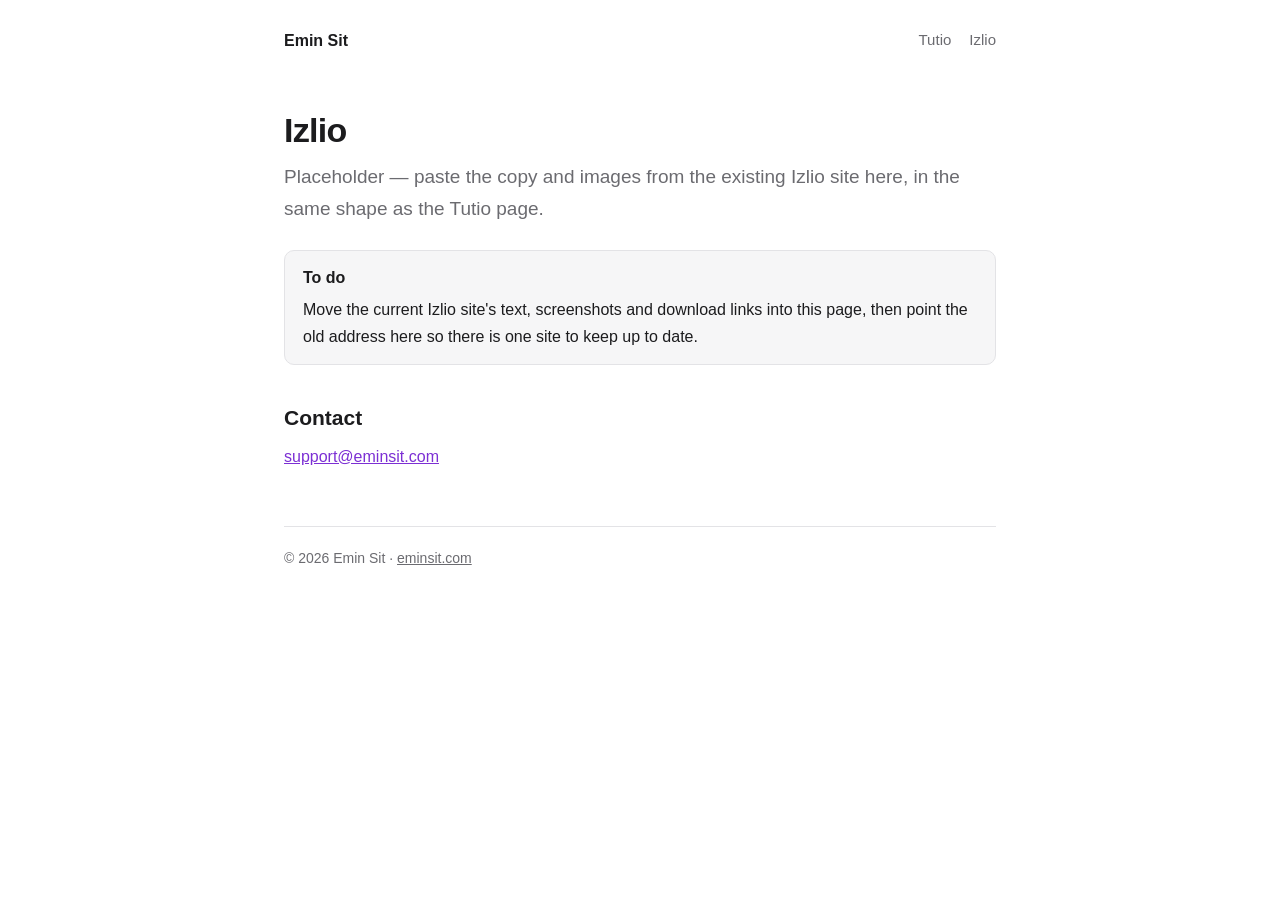
==== izlio/index.html @ 4ec034e9 "Site: eminsit.com with Tutio pages" ====
<!DOCTYPE html>
<html lang="en">
<head>
<meta charset="utf-8">
<meta name="viewport" content="width=device-width, initial-scale=1">
<title>Izlio</title>
<meta name="description" content="Izlio — screen capture, kept simple.">
<link rel="stylesheet" href="/style.css">
</head>
<body>
<div class="wrap">

<header class="site">
  <a class="brand" href="/">Emin Sit</a>
  <nav><a href="/tutio/">Tutio</a><a href="/izlio/">Izlio</a></nav>
</header>

<h1>Izlio</h1>
<p class="lead">Placeholder — paste the copy and images from the existing Izlio site here, in the same shape as the Tutio page.</p>

<div class="note">
  <strong>To do</strong>
  <p style="margin:6px 0 0">Move the current Izlio site's text, screenshots and download links into this page, then point the old address here so there is one site to keep up to date.</p>
</div>

<h2>Contact</h2>
<p><a href="mailto:support@eminsit.com">support@eminsit.com</a></p>

<footer class="site">
  © 2026 Emin Sit · <a href="/">eminsit.com</a>
</footer>

</div>
</body>
</html>
---- style.css ----
:root {
  --bg: #ffffff;
  --surface: #f6f6f7;
  --border: #e3e3e6;
  --text: #1c1c1e;
  --muted: #6b6b70;
  --accent: #7c2fd4;
  --radius: 10px;
  --maxw: 760px;
}

@media (prefers-color-scheme: dark) {
  :root {
    --bg: #161618;
    --surface: #1e1e21;
    --border: #2c2c30;
    --text: #f2f2f5;
    --muted: #a0a0a8;
    --accent: #a978f0;
  }
}

* { box-sizing: border-box; }

html { -webkit-text-size-adjust: 100%; }

body {
  margin: 0;
  background: var(--bg);
  color: var(--text);
  font: 16px/1.65 -apple-system, BlinkMacSystemFont, "Segoe UI", Roboto, Helvetica, Arial, sans-serif;
}

.wrap {
  max-width: var(--maxw);
  margin: 0 auto;
  padding: 0 24px;
}

header.site {
  padding: 28px 0;
}

header.site a.brand {
  font-weight: 600;
  color: var(--text);
  text-decoration: none;
}

header.site nav {
  float: right;
  font-size: 15px;
}

header.site nav a {
  color: var(--muted);
  text-decoration: none;
  margin-left: 18px;
}

header.site nav a:hover { color: var(--text); }

h1 {
  font-size: 34px;
  line-height: 1.2;
  letter-spacing: -0.02em;
  margin: 28px 0 10px;
}

h2 {
  font-size: 21px;
  margin: 36px 0 8px;
}

h3 {
  font-size: 17px;
  margin: 26px 0 4px;
}

p { margin: 0 0 14px; }

.lead {
  font-size: 19px;
  color: var(--muted);
  margin-bottom: 26px;
}

a { color: var(--accent); }

ul { padding-left: 20px; }

li { margin-bottom: 6px; }

.cards {
  display: grid;
  gap: 14px;
  grid-template-columns: repeat(auto-fit, minmax(240px, 1fr));
  margin: 28px 0;
}

.card {
  display: block;
  padding: 18px 20px;
  background: var(--surface);
  border: 1px solid var(--border);
  border-radius: var(--radius);
  text-decoration: none;
  color: var(--text);
}

.card:hover { border-color: var(--accent); }

.card strong { display: block; font-size: 17px; margin-bottom: 4px; }

.card span { color: var(--muted); font-size: 15px; }

figure { margin: 22px 0; }

figure img {
  width: 100%;
  height: auto;
  display: block;
  border: 1px solid var(--border);
  border-radius: var(--radius);
}

figcaption {
  color: var(--muted);
  font-size: 14px;
  margin-top: 8px;
}

.features {
  display: grid;
  gap: 4px 28px;
  grid-template-columns: repeat(auto-fit, minmax(280px, 1fr));
  margin: 20px 0 8px;
}

kbd {
  font: inherit;
  font-size: 13px;
  border: 1px solid var(--border);
  background: var(--surface);
  border-radius: 5px;
  padding: 1px 6px;
}

.note {
  background: var(--surface);
  border: 1px solid var(--border);
  border-radius: var(--radius);
  padding: 14px 18px;
  margin: 22px 0;
}

footer.site {
  margin: 56px 0 40px;
  padding-top: 20px;
  border-top: 1px solid var(--border);
  color: var(--muted);
  font-size: 14px;
}

footer.site a { color: var(--muted); }
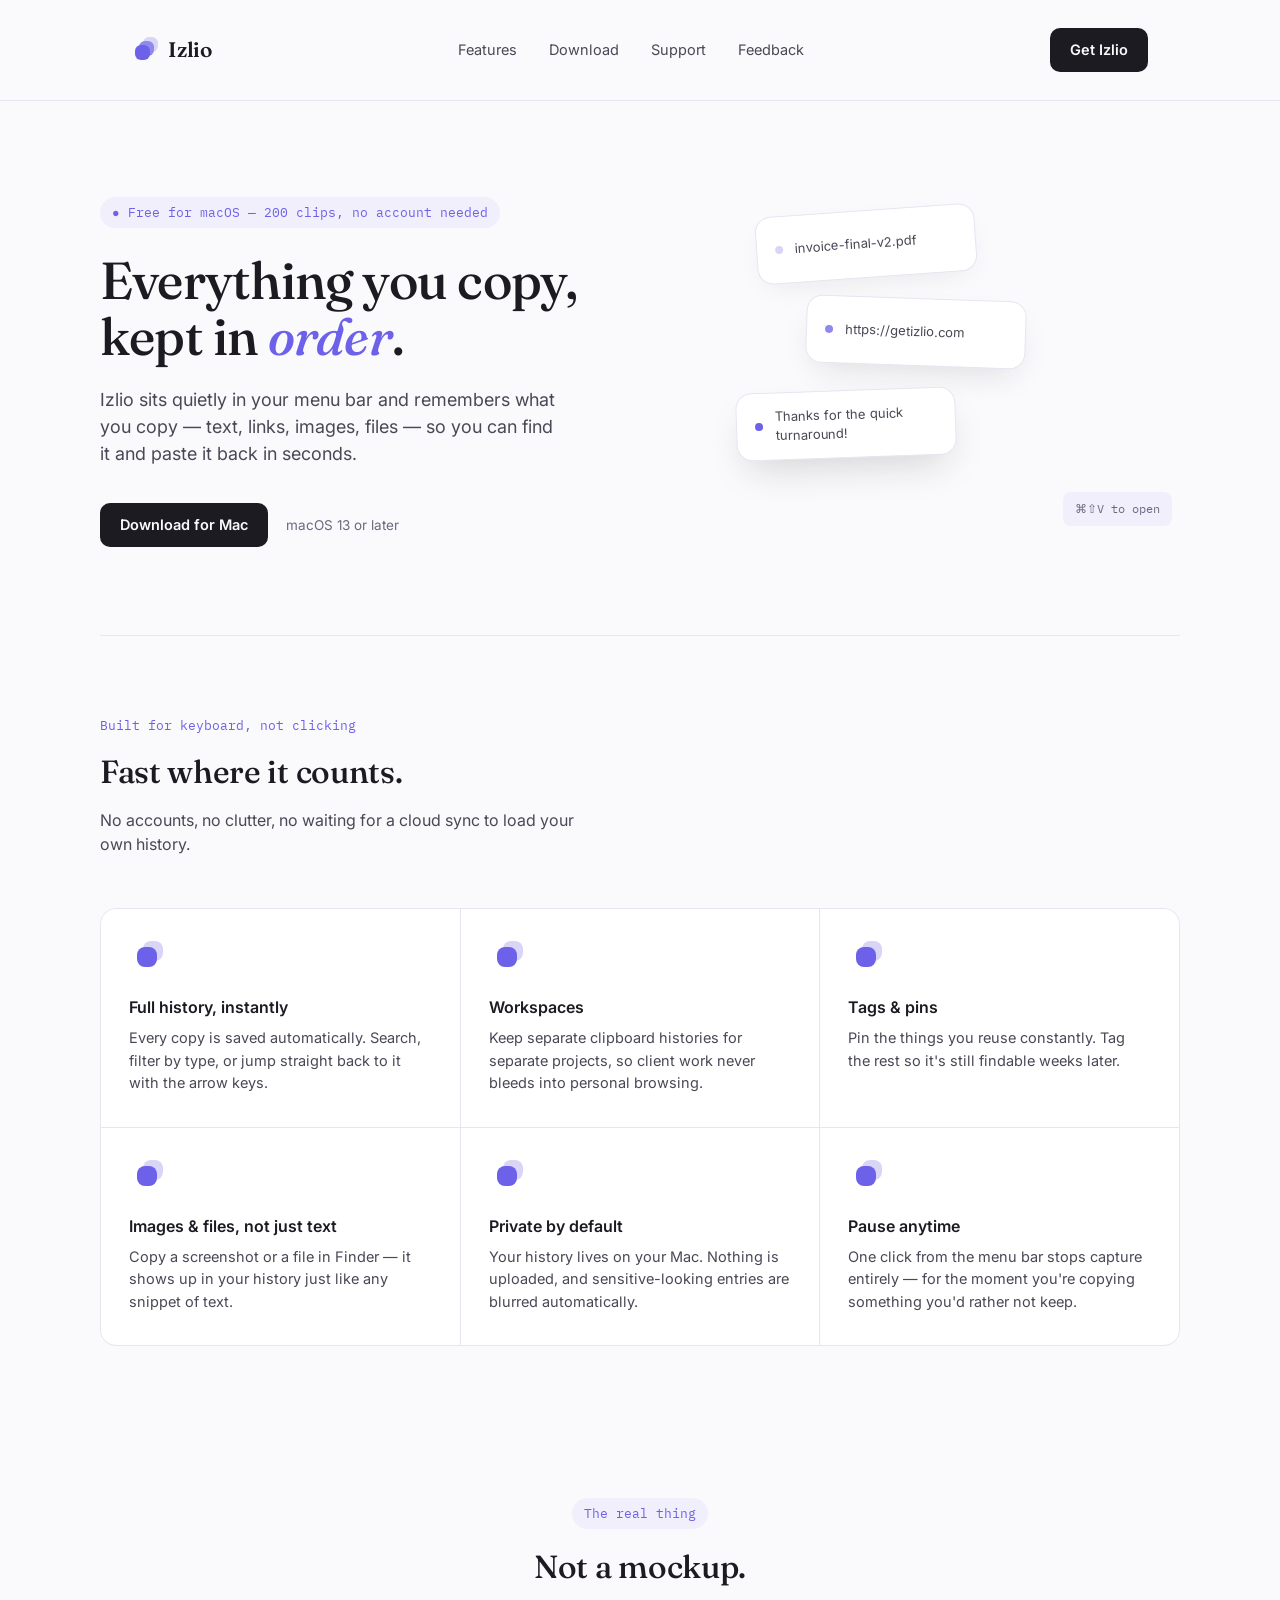
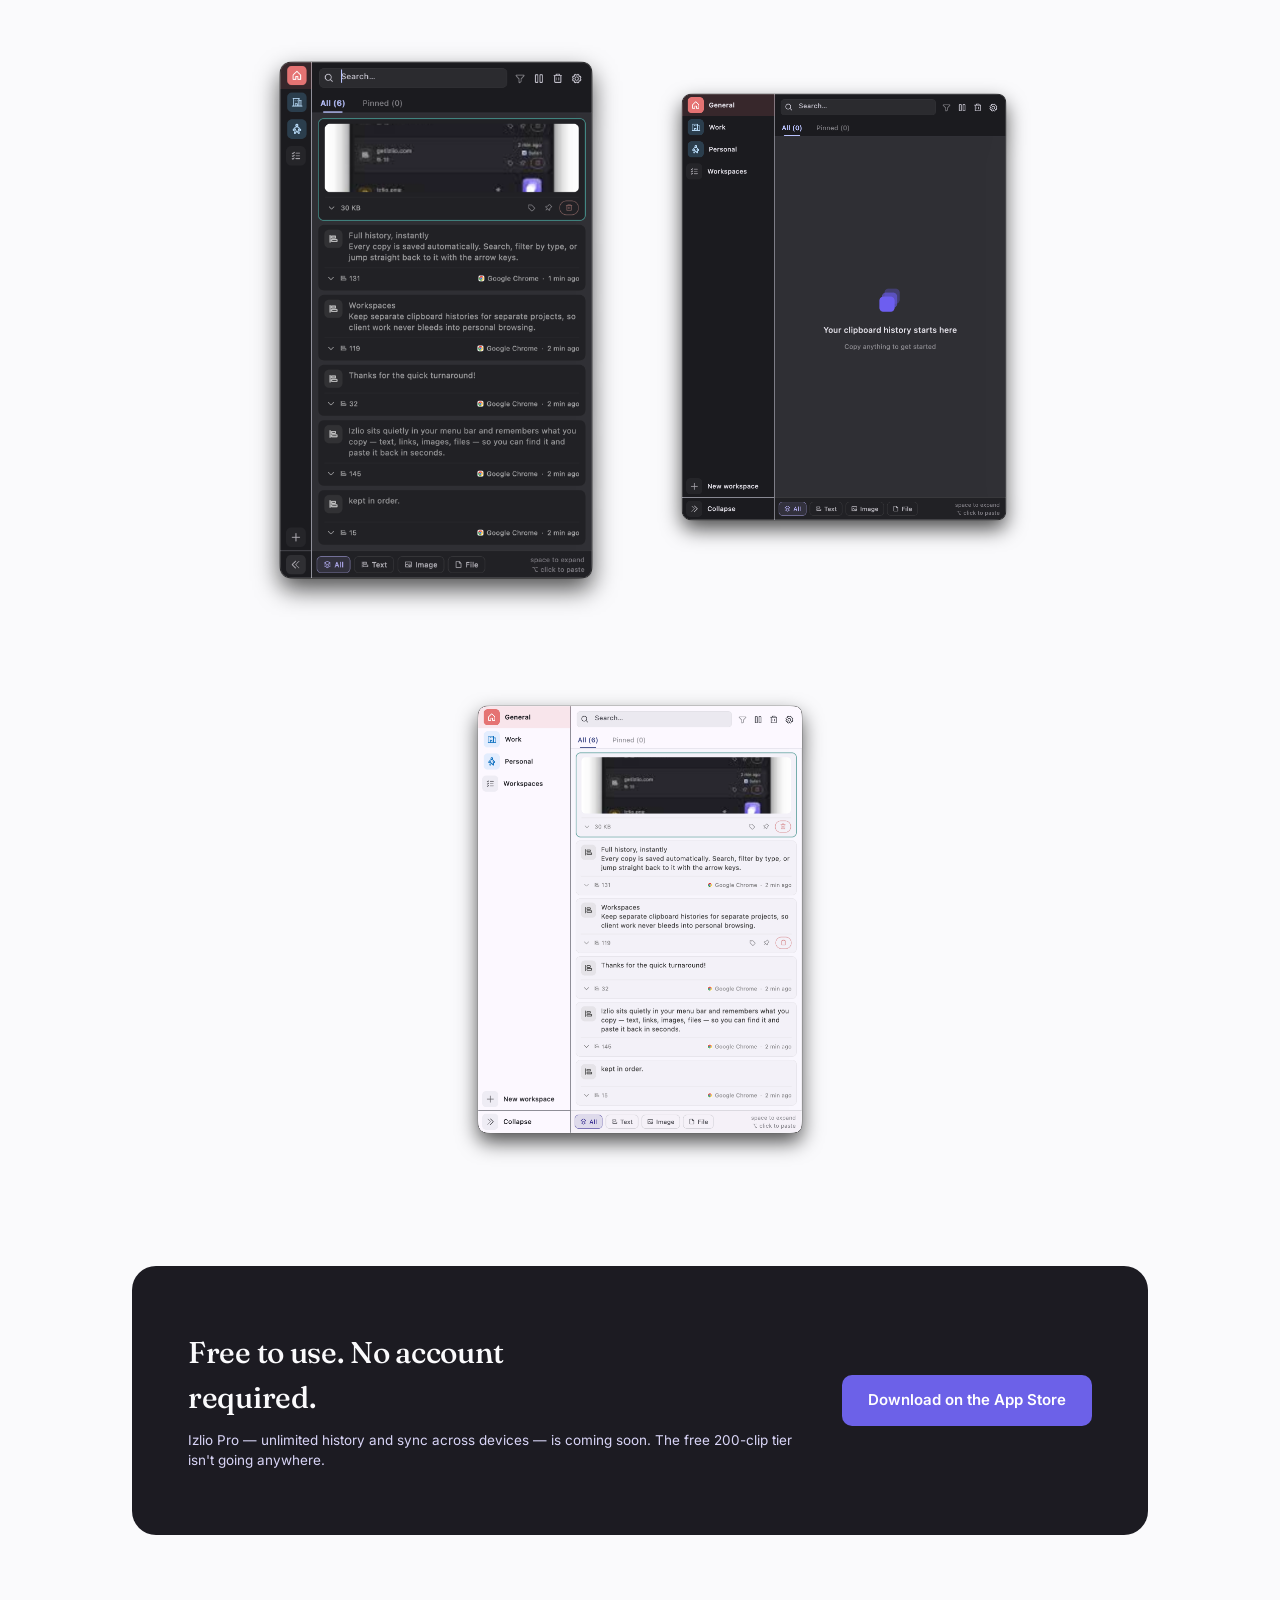
==== commit dc9b72c4: "izlio website and privacy policy added" ====
--- a/izlio/index.html
+++ b/izlio/index.html
@@ -1,35 +1,463 @@
 <!DOCTYPE html>
 <html lang="en">
 <head>
-<meta charset="utf-8">
-<meta name="viewport" content="width=device-width, initial-scale=1">
-<title>Izlio</title>
-<meta name="description" content="Izlio — screen capture, kept simple.">
-<link rel="stylesheet" href="/style.css">
+<meta charset="UTF-8">
+<meta name="viewport" content="width=device-width, initial-scale=1.0">
+<title>Izlio — Clipboard history for Mac</title>
+<meta name="description" content="Izlio remembers everything you copy, so you don't have to. A fast, keyboard-first clipboard manager for Mac.">
+<link rel="preconnect" href="https://fonts.googleapis.com">
+<link rel="preconnect" href="https://fonts.gstatic.com" crossorigin>
+<link href="https://fonts.googleapis.com/css2?family=Fraunces:opsz,wght@9..144,400;9..144,500;9..144,600&family=Inter:wght@400;500;600;700&family=IBM+Plex+Mono:wght@500&display=swap" rel="stylesheet">
+<style>
+  :root {
+    --bg: #FAFAFC;
+    --surface: #FFFFFF;
+    --ink: #1C1B22;
+    --ink-soft: #4A4856;
+    --muted: #6B6980;
+    --border: #E7E5F1;
+    --violet-1: #6C61E8;
+    --violet-2: #9089EC;
+    --violet-3: #D9D5F7;
+    --violet-wash: #F1EFFC;
+  }
+
+  * { box-sizing: border-box; margin: 0; padding: 0; }
+
+  html { scroll-behavior: smooth; }
+
+  body {
+    background: var(--bg);
+    color: var(--ink);
+    font-family: 'Inter', -apple-system, sans-serif;
+    line-height: 1.5;
+    -webkit-font-smoothing: antialiased;
+  }
+
+  a { color: inherit; }
+
+  .wrap {
+    max-width: 1080px;
+    margin: 0 auto;
+    padding: 0 32px;
+  }
+
+  /* ---- Nav ---- */
+  header {
+    padding: 28px 0;
+    border-bottom: 1px solid var(--border);
+  }
+  .nav {
+    display: flex;
+    align-items: center;
+    justify-content: space-between;
+  }
+  .brand {
+    display: flex;
+    align-items: center;
+    gap: 10px;
+    font-family: 'Fraunces', serif;
+    font-size: 21px;
+    font-weight: 600;
+    letter-spacing: -0.01em;
+  }
+  .brand-mark {
+    width: 26px;
+    height: 26px;
+    position: relative;
+    flex-shrink: 0;
+  }
+  .brand-mark span {
+    position: absolute;
+    border-radius: 6px;
+  }
+  .brand-mark .c1 { width: 15px; height: 15px; background: var(--violet-3); top: 0; right: 0; }
+  .brand-mark .c2 { width: 15px; height: 15px; background: var(--violet-2); top: 4px; right: 4px; }
+  .brand-mark .c3 { width: 15px; height: 15px; background: var(--violet-1); top: 8px; right: 8px; }
+
+  .nav-links {
+    display: flex;
+    gap: 32px;
+    font-size: 14.5px;
+    color: var(--ink-soft);
+  }
+  .nav-links a { text-decoration: none; }
+  .nav-links a:hover { color: var(--ink); }
+
+  .btn {
+    display: inline-flex;
+    align-items: center;
+    gap: 8px;
+    padding: 11px 20px;
+    border-radius: 10px;
+    font-size: 14.5px;
+    font-weight: 600;
+    text-decoration: none;
+    border: none;
+    cursor: pointer;
+  }
+  .btn-primary {
+    background: var(--ink);
+    color: var(--bg);
+  }
+  .btn-primary:hover { background: var(--violet-1); }
+
+  /* ---- Hero ---- */
+  .hero {
+    padding: 96px 0 88px;
+    display: grid;
+    grid-template-columns: 1.1fr 0.9fr;
+    gap: 48px;
+    align-items: center;
+  }
+  .eyebrow {
+    display: inline-flex;
+    align-items: center;
+    gap: 8px;
+    font-family: 'IBM Plex Mono', monospace;
+    font-size: 12.5px;
+    color: var(--violet-1);
+    background: var(--violet-wash);
+    padding: 6px 12px;
+    border-radius: 100px;
+    margin-bottom: 24px;
+  }
+  h1 {
+    font-family: 'Fraunces', serif;
+    font-weight: 500;
+    font-size: 52px;
+    line-height: 1.08;
+    letter-spacing: -0.015em;
+    margin-bottom: 22px;
+  }
+  h1 em {
+    font-style: italic;
+    color: var(--violet-1);
+  }
+  .lede {
+    font-size: 18px;
+    color: var(--ink-soft);
+    max-width: 460px;
+    margin-bottom: 36px;
+  }
+  .hero-ctas {
+    display: flex;
+    align-items: center;
+    gap: 18px;
+  }
+  .hint {
+    font-size: 13.5px;
+    color: var(--muted);
+  }
+
+  /* ---- Hero illustration: the stack, doing its thing ---- */
+  .stage {
+    position: relative;
+    height: 340px;
+  }
+  .stage-card {
+    position: absolute;
+    width: 220px;
+    height: 68px;
+    border-radius: 16px;
+    background: var(--surface);
+    border: 1px solid var(--border);
+    box-shadow: 0 10px 30px -12px rgba(28,27,34,0.10);
+    display: flex;
+    align-items: center;
+    padding: 0 18px;
+    gap: 12px;
+    font-size: 13px;
+    color: var(--ink-soft);
+  }
+  .stage-card .dot {
+    width: 8px; height: 8px; border-radius: 50%; flex-shrink: 0;
+  }
+  .stage-card.k1 { top: 8px; left: 40px; transform: rotate(-4deg); }
+  .stage-card.k1 .dot { background: var(--violet-3); }
+  .stage-card.k2 { top: 96px; left: 90px; transform: rotate(2deg); z-index: 2; box-shadow: 0 14px 34px -12px rgba(28,27,34,0.14); }
+  .stage-card.k2 .dot { background: var(--violet-2); }
+  .stage-card.k3 { top: 188px; left: 20px; transform: rotate(-2deg); z-index: 3; box-shadow: 0 18px 38px -12px rgba(28,27,34,0.18); }
+  .stage-card.k3 .dot { background: var(--violet-1); }
+  .stage-key {
+    position: absolute;
+    bottom: 16px;
+    right: 8px;
+    font-family: 'IBM Plex Mono', monospace;
+    font-size: 12px;
+    color: var(--muted);
+    background: var(--violet-wash);
+    padding: 8px 12px;
+    border-radius: 8px;
+  }
+
+  /* ---- Feature strip ---- */
+  .features {
+    padding: 76px 0;
+    border-top: 1px solid var(--border);
+  }
+  .features-head {
+    max-width: 480px;
+    margin-bottom: 52px;
+  }
+  .features-head .eyebrow { background: transparent; padding: 0; margin-bottom: 14px; }
+  .features-head h2 {
+    font-family: 'Fraunces', serif;
+    font-size: 32px;
+    font-weight: 500;
+    letter-spacing: -0.01em;
+    margin-bottom: 12px;
+  }
+  .features-head p { color: var(--ink-soft); font-size: 16px; }
+
+  .feature-grid {
+    display: grid;
+    grid-template-columns: repeat(3, 1fr);
+    gap: 1px;
+    background: var(--border);
+    border: 1px solid var(--border);
+    border-radius: 16px;
+    overflow: hidden;
+  }
+  .feature {
+    background: var(--surface);
+    padding: 32px 28px;
+  }
+  .feature-mark {
+    width: 34px;
+    height: 34px;
+    position: relative;
+    margin-bottom: 20px;
+  }
+  .feature-mark span {
+    position: absolute;
+    border-radius: 8px;
+    width: 20px;
+    height: 20px;
+  }
+  .feature-mark .a { background: var(--violet-3); top: 0; right: 0; }
+  .feature-mark .b { background: var(--violet-1); top: 6px; right: 6px; }
+  .feature h3 {
+    font-size: 16px;
+    font-weight: 600;
+    margin-bottom: 8px;
+  }
+  .feature p {
+    font-size: 14.5px;
+    color: var(--ink-soft);
+    line-height: 1.55;
+  }
+
+  /* ---- Screenshots ---- */
+  .shots { padding: 76px 0 20px; }
+  .shots-head { text-align: center; margin-bottom: 48px; }
+  .shots-head .eyebrow {
+    background: var(--violet-wash);
+    display: inline-flex;
+    margin: 0 auto 14px;
+  }
+  .shots-head h2 {
+    font-family: 'Fraunces', serif;
+    font-size: 32px;
+    font-weight: 500;
+    letter-spacing: -0.01em;
+  }
+  .shots-row {
+    display: flex;
+    justify-content: center;
+    align-items: flex-start;
+    gap: 28px;
+    flex-wrap: wrap;
+  }
+  .shot {
+    width: 380px;
+    max-width: 100%;
+    border-radius: 20px;
+    display: block;
+  }
+  .shot-offset { margin-top: 36px; }
+
+  @media (max-width: 860px) {
+    .shots-row { flex-direction: column; align-items: center; }
+    .shot-offset { margin-top: 0; }
+  }
+
+  /* ---- CTA band ---- */
+  .cta-band {
+    margin: 76px 0;
+    background: var(--ink);
+    border-radius: 24px;
+    padding: 64px 56px;
+    display: flex;
+    align-items: center;
+    justify-content: space-between;
+    gap: 32px;
+  }
+  .cta-band h2 {
+    font-family: 'Fraunces', serif;
+    font-size: 30px;
+    font-weight: 500;
+    color: var(--bg);
+    max-width: 380px;
+    letter-spacing: -0.01em;
+  }
+  .cta-band .btn-primary {
+    background: var(--violet-1);
+    color: #fff;
+    padding: 14px 26px;
+    font-size: 15px;
+    white-space: nowrap;
+  }
+  .cta-band .btn-primary:hover { background: var(--violet-2); }
+  .cta-sub {
+    color: var(--violet-3);
+    font-size: 13.5px;
+    margin-top: 10px;
+  }
+
+  /* ---- Footer ---- */
+  footer {
+    border-top: 1px solid var(--border);
+    padding: 40px 0 56px;
+    display: flex;
+    align-items: center;
+    justify-content: space-between;
+    font-size: 13.5px;
+    color: var(--muted);
+  }
+  .footer-links {
+    display: flex;
+    gap: 24px;
+  }
+  .footer-links a { text-decoration: none; }
+  .footer-links a:hover { color: var(--ink-soft); }
+
+  @media (max-width: 860px) {
+    .hero { grid-template-columns: 1fr; padding: 64px 0; }
+    h1 { font-size: 38px; }
+    .stage { height: 260px; }
+    .feature-grid { grid-template-columns: 1fr; }
+    .cta-band { flex-direction: column; text-align: center; padding: 48px 28px; }
+    .cta-band h2 { max-width: none; }
+    footer { flex-direction: column; gap: 16px; text-align: center; }
+  }
+
+  @media (prefers-reduced-motion: no-preference) {
+    .stage-card { transition: transform 0.4s ease; }
+    .stage:hover .k1 { transform: rotate(-8deg) translate(-6px, -4px); }
+    .stage:hover .k2 { transform: rotate(4deg) translate(4px, -2px); }
+    .stage:hover .k3 { transform: rotate(-1deg) translate(-2px, 4px); }
+  }
+</style>
 </head>
 <body>
+
+<header>
+  <div class="wrap nav">
+    <div class="brand">
+      <span class="brand-mark"><span class="c1"></span><span class="c2"></span><span class="c3"></span></span>
+      Izlio
+    </div>
+    <nav class="nav-links">
+      <a href="#features">Features</a>
+      <a href="#download">Download</a>
+      <a href="mailto:support@getizlio.com">Support</a>
+      <a href="https://form.jotform.com/261943666022054" target="_blank">Feedback</a>
+    </nav>
+    <a href="#download" class="btn btn-primary">Get Izlio</a>
+  </div>
+</header>
+
+<section class="wrap hero">
+  <div>
+    <div class="eyebrow">● Free for macOS — 200 clips, no account needed</div>
+    <h1>Everything you copy,<br>kept in <em>order</em>.</h1>
+    <p class="lede">Izlio sits quietly in your menu bar and remembers what you copy — text, links, images, files — so you can find it and paste it back in seconds.</p>
+    <div class="hero-ctas">
+      <a href="#download" class="btn btn-primary">Download for Mac</a>
+      <span class="hint">macOS 13 or later</span>
+    </div>
+  </div>
+  <div class="stage" aria-hidden="true">
+    <div class="stage-card k1"><span class="dot"></span>invoice-final-v2.pdf</div>
+    <div class="stage-card k2"><span class="dot"></span>https://getizlio.com</div>
+    <div class="stage-card k3"><span class="dot"></span>Thanks for the quick turnaround!</div>
+    <div class="stage-key">⌘⇧V to open</div>
+  </div>
+</section>
+
+<section class="features wrap" id="features">
+  <div class="features-head">
+    <div class="eyebrow">Built for keyboard, not clicking</div>
+    <h2>Fast where it counts.</h2>
+    <p>No accounts, no clutter, no waiting for a cloud sync to load your own history.</p>
+  </div>
+  <div class="feature-grid">
+    <div class="feature">
+      <div class="feature-mark"><span class="a"></span><span class="b"></span></div>
+      <h3>Full history, instantly</h3>
+      <p>Every copy is saved automatically. Search, filter by type, or jump straight back to it with the arrow keys.</p>
+    </div>
+    <div class="feature">
+      <div class="feature-mark"><span class="a"></span><span class="b"></span></div>
+      <h3>Workspaces</h3>
+      <p>Keep separate clipboard histories for separate projects, so client work never bleeds into personal browsing.</p>
+    </div>
+    <div class="feature">
+      <div class="feature-mark"><span class="a"></span><span class="b"></span></div>
+      <h3>Tags &amp; pins</h3>
+      <p>Pin the things you reuse constantly. Tag the rest so it's still findable weeks later.</p>
+    </div>
+    <div class="feature">
+      <div class="feature-mark"><span class="a"></span><span class="b"></span></div>
+      <h3>Images &amp; files, not just text</h3>
+      <p>Copy a screenshot or a file in Finder — it shows up in your history just like any snippet of text.</p>
+    </div>
+    <div class="feature">
+      <div class="feature-mark"><span class="a"></span><span class="b"></span></div>
+      <h3>Private by default</h3>
+      <p>Your history lives on your Mac. Nothing is uploaded, and sensitive-looking entries are blurred automatically.</p>
+    </div>
+    <div class="feature">
+      <div class="feature-mark"><span class="a"></span><span class="b"></span></div>
+      <h3>Pause anytime</h3>
+      <p>One click from the menu bar stops capture entirely — for the moment you're copying something you'd rather not keep.</p>
+    </div>
+  </div>
+</section>
+
+<section class="wrap shots">
+  <div class="shots-head">
+    <div class="eyebrow">The real thing</div>
+    <h2>Not a mockup.</h2>
+  </div>
+  <div class="shots-row">
+    <img src="s3.png" alt="Izlio clipboard panel in light mode, showing a copied link and a text snippet" class="shot">
+    <img src="s2.png" alt="Izlio clipboard panel in dark mode, showing a pinned link, a tagged file, and a text snippet" class="shot shot-offset">
+    <img src="s4.png" alt="Izlio clipboard panel" class="shot shot-offset">
+  </div>
+</section>
+
 <div class="wrap">
-
-<header class="site">
-  <a class="brand" href="/">Emin Sit</a>
-  <nav><a href="/tutio/">Tutio</a><a href="/izlio/">Izlio</a></nav>
-</header>
-
-<h1>Izlio</h1>
-<p class="lead">Placeholder — paste the copy and images from the existing Izlio site here, in the same shape as the Tutio page.</p>
-
-<div class="note">
-  <strong>To do</strong>
-  <p style="margin:6px 0 0">Move the current Izlio site's text, screenshots and download links into this page, then point the old address here so there is one site to keep up to date.</p>
+  <div class="cta-band" id="download">
+    <div>
+      <h2>Free to use. No account required.</h2>
+      <div class="cta-sub">Izlio Pro — unlimited history and sync across devices — is coming soon. The free 200-clip tier isn't going anywhere.</div>
+    </div>
+<a href="https://apps.apple.com/app/izlio/id6790179970"
+   class="btn btn-primary"
+   target="_blank"
+   rel="noopener noreferrer">Download on the App Store</a>  </div>
 </div>
 
-<h2>Contact</h2>
-<p><a href="mailto:support@eminsit.com">support@eminsit.com</a></p>
-
-<footer class="site">
-  © 2026 Emin Sit · <a href="/">eminsit.com</a>
+<footer class="wrap">
+  <div>© 2026 Izlio. Made by Oklava.</div>
+  <div class="footer-links">
+    <a href="privacy-policy.html">Privacy</a>
+    <a href="mailto:support@getizlio.com">Support</a>
+    <a href="https://form.jotform.com/261943666022054">Feedback</a>
+  </div>
 </footer>
 
-</div>
 </body>
 </html>
